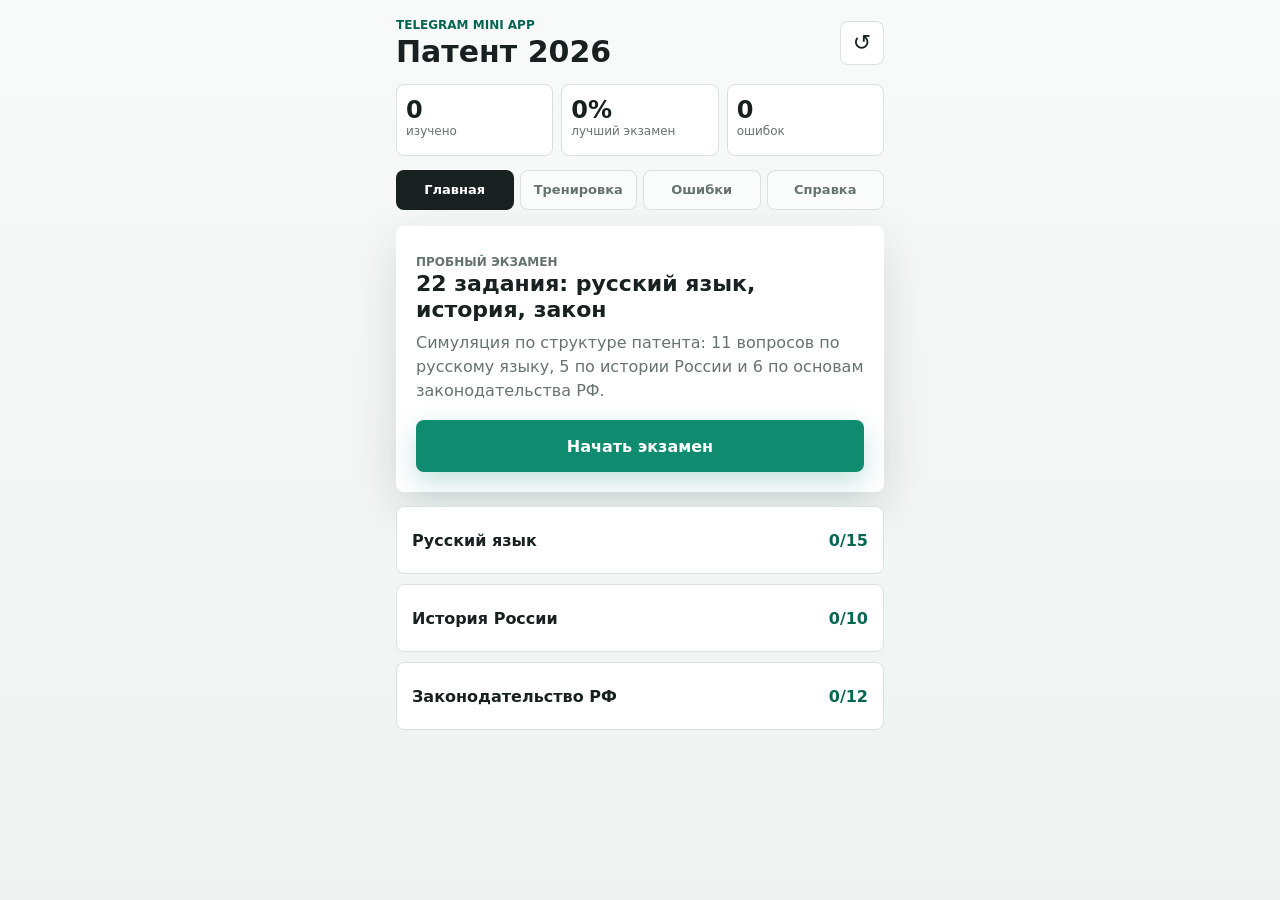
==== index.html @ cc37e1c6 "Add files via upload" ====
<!doctype html>
<html lang="ru">
  <head>
    <meta charset="utf-8">
    <meta name="viewport" content="width=device-width, initial-scale=1, viewport-fit=cover">
    <meta name="theme-color" content="#eef3f1">
    <title>Патент 2026 - тренажер</title>
    <link rel="stylesheet" href="styles.css">
    <script src="https://telegram.org/js/telegram-web-app.js"></script>
  </head>
  <body>
    <main class="app-shell">
      <section class="topbar" aria-label="Главная панель">
        <div>
          <p class="kicker">Telegram Mini App</p>
          <h1>Патент 2026</h1>
        </div>
        <button class="icon-button" id="resetProgress" type="button" aria-label="Сбросить прогресс" title="Сбросить прогресс">↺</button>
      </section>

      <section class="summary-strip" aria-label="Прогресс">
        <div>
          <span id="trainedCount">0</span>
          <small>изучено</small>
        </div>
        <div>
          <span id="bestScore">0%</span>
          <small>лучший экзамен</small>
        </div>
        <div>
          <span id="mistakeCount">0</span>
          <small>ошибок</small>
        </div>
      </section>

      <nav class="tabbar" aria-label="Разделы">
        <button class="tab active" data-view="home" type="button">Главная</button>
        <button class="tab" data-view="train" type="button">Тренировка</button>
        <button class="tab" data-view="mistakes" type="button">Ошибки</button>
        <button class="tab" data-view="guide" type="button">Справка</button>
      </nav>

      <section id="view-home" class="view active">
        <div class="exam-panel">
          <div>
            <p class="panel-label">Пробный экзамен</p>
            <h2>22 задания: русский язык, история, закон</h2>
            <p>Симуляция по структуре патента: 11 вопросов по русскому языку, 5 по истории России и 6 по основам законодательства РФ.</p>
          </div>
          <button class="primary-button" id="startExam" type="button">Начать экзамен</button>
        </div>

        <div class="module-grid" aria-label="Модули">
          <button class="module-card" data-start-module="russian" type="button">
            <span>Русский язык</span>
            <strong id="russianProgress">0/0</strong>
          </button>
          <button class="module-card" data-start-module="history" type="button">
            <span>История России</span>
            <strong id="historyProgress">0/0</strong>
          </button>
          <button class="module-card" data-start-module="law" type="button">
            <span>Законодательство РФ</span>
            <strong id="lawProgress">0/0</strong>
          </button>
        </div>
      </section>

      <section id="view-train" class="view">
        <div class="filter-row" role="group" aria-label="Выбор модуля">
          <button class="chip active" data-module="all" type="button">Все</button>
          <button class="chip" data-module="russian" type="button">Русский</button>
          <button class="chip" data-module="history" type="button">История</button>
          <button class="chip" data-module="law" type="button">Закон</button>
        </div>
        <div id="questionList" class="question-list"></div>
      </section>

      <section id="view-mistakes" class="view">
        <div class="empty-state" id="mistakesEmpty">
          <h2>Ошибок пока нет</h2>
          <p>После тренировки здесь появятся вопросы, которые стоит повторить.</p>
        </div>
        <div id="mistakeList" class="question-list"></div>
      </section>

      <section id="view-guide" class="view">
        <div class="guide-section">
          <h2>Как устроен тренажер</h2>
          <p>Материалы сгруппированы по трем частям комплексного экзамена для оформления патента: русский язык, история России и основы законодательства РФ.</p>
          <p>В режиме экзамена приложение выбирает 22 задания и считает результат по каждому модулю. Для тренировки можно отвечать без таймера и сразу видеть объяснение.</p>
        </div>
        <div class="guide-section">
          <h2>Проходной ориентир</h2>
          <p>В учебном режиме используется ориентир: русский язык не менее 6 из 11, история не менее 2 из 5, законодательство не менее 3 из 6, всего не менее 11 из 22.</p>
        </div>
        <div class="guide-section note">
          <h2>Важно</h2>
          <p>Это авторский учебный тренажер, а не официальный банк заданий. Перед сдачей сверяйте правила, стоимость и список документов в своем экзаменационном центре.</p>
        </div>
      </section>

      <section class="quiz-sheet" id="quizSheet" aria-live="polite" hidden>
        <div class="quiz-header">
          <button class="icon-button" id="closeQuiz" type="button" aria-label="Закрыть тест" title="Закрыть">×</button>
          <div>
            <p id="quizMode">Тренировка</p>
            <h2 id="quizTitle">Вопрос</h2>
          </div>
          <span id="quizCounter">1/1</span>
        </div>
        <div class="progress-track"><span id="quizProgress"></span></div>
        <article class="question-card">
          <p class="module-badge" id="questionModule">Модуль</p>
          <h3 id="questionText">Текст вопроса</h3>
          <div id="answerOptions" class="answer-options"></div>
          <div id="feedback" class="feedback" hidden></div>
        </article>
        <button class="primary-button sticky" id="nextQuestion" type="button" disabled>Далее</button>
      </section>

      <section class="result-sheet" id="resultSheet" hidden>
        <div class="result-card">
          <p class="panel-label">Результат</p>
          <h2 id="resultTitle">Экзамен завершен</h2>
          <div id="resultStats" class="result-stats"></div>
          <button class="primary-button" id="backHome" type="button">На главную</button>
        </div>
      </section>
    </main>
    <script src="app.js"></script>
  </body>
</html>
---- styles.css ----
:root {
  --bg: #eef3f1;
  --surface: #ffffff;
  --surface-2: #f6f8f5;
  --text: #18211f;
  --muted: #66736f;
  --line: #d9e2df;
  --accent: #0f8b6f;
  --accent-dark: #076651;
  --warn: #b54708;
  --danger: #b42318;
  --ok: #047857;
  --shadow: 0 16px 48px rgba(23, 41, 36, 0.14);
  color-scheme: light;
}

* {
  box-sizing: border-box;
}

body {
  margin: 0;
  min-height: 100vh;
  background:
    linear-gradient(180deg, rgba(255, 255, 255, 0.58), rgba(238, 243, 241, 0.9)),
    var(--bg);
  color: var(--text);
  font-family: Inter, system-ui, -apple-system, BlinkMacSystemFont, "Segoe UI", sans-serif;
}

button {
  border: 0;
  font: inherit;
  color: inherit;
  cursor: pointer;
}

.app-shell {
  width: min(100%, 520px);
  min-height: 100vh;
  margin: 0 auto;
  padding: max(18px, env(safe-area-inset-top)) 16px max(24px, env(safe-area-inset-bottom));
}

.topbar {
  display: flex;
  align-items: center;
  justify-content: space-between;
  gap: 14px;
  margin-bottom: 16px;
}

.kicker,
.panel-label,
.quiz-header p,
.module-badge {
  margin: 0 0 4px;
  color: var(--accent-dark);
  font-size: 12px;
  font-weight: 800;
  text-transform: uppercase;
  letter-spacing: 0;
}

h1,
h2,
h3,
p {
  overflow-wrap: anywhere;
}

h1 {
  margin: 0;
  font-size: 30px;
  line-height: 1.05;
}

h2 {
  margin: 0;
  font-size: 22px;
  line-height: 1.18;
}

h3 {
  margin: 0;
  font-size: 20px;
  line-height: 1.32;
}

.icon-button {
  width: 44px;
  height: 44px;
  display: inline-grid;
  place-items: center;
  flex: 0 0 auto;
  border-radius: 8px;
  background: var(--surface);
  box-shadow: inset 0 0 0 1px var(--line);
  font-size: 22px;
}

.summary-strip {
  display: grid;
  grid-template-columns: repeat(3, 1fr);
  gap: 8px;
  margin-bottom: 14px;
}

.summary-strip div {
  min-height: 72px;
  padding: 12px 10px;
  border-radius: 8px;
  background: var(--surface);
  box-shadow: inset 0 0 0 1px var(--line);
}

.summary-strip span {
  display: block;
  font-size: 24px;
  font-weight: 900;
}

.summary-strip small {
  display: block;
  color: var(--muted);
  font-size: 12px;
  line-height: 1.2;
}

.tabbar,
.filter-row {
  display: grid;
  gap: 6px;
  margin: 0 0 16px;
}

.tabbar {
  grid-template-columns: repeat(4, 1fr);
}

.filter-row {
  grid-template-columns: repeat(4, 1fr);
}

.tab,
.chip {
  min-height: 40px;
  padding: 8px 6px;
  border-radius: 8px;
  background: rgba(255, 255, 255, 0.62);
  color: var(--muted);
  box-shadow: inset 0 0 0 1px var(--line);
  font-size: 13px;
  font-weight: 800;
}

.tab.active,
.chip.active {
  background: var(--text);
  color: #ffffff;
  box-shadow: none;
}

.view {
  display: none;
}

.view.active {
  display: block;
}

.exam-panel {
  display: grid;
  gap: 18px;
  padding: 20px;
  margin-bottom: 14px;
  border-radius: 8px;
  background: var(--surface);
  box-shadow: var(--shadow);
}

.exam-panel p,
.guide-section p,
.empty-state p {
  margin: 8px 0 0;
  color: var(--muted);
  line-height: 1.48;
}

.primary-button {
  width: 100%;
  min-height: 52px;
  padding: 14px 18px;
  border-radius: 8px;
  background: var(--accent);
  color: #ffffff;
  font-weight: 900;
  box-shadow: 0 10px 26px rgba(15, 139, 111, 0.24);
}

.primary-button:disabled {
  opacity: 0.48;
  cursor: default;
}

.module-grid {
  display: grid;
  gap: 10px;
}

.module-card {
  display: flex;
  align-items: center;
  justify-content: space-between;
  min-height: 68px;
  padding: 16px;
  border-radius: 8px;
  background: var(--surface);
  box-shadow: inset 0 0 0 1px var(--line);
  text-align: left;
}

.module-card span {
  font-weight: 850;
}

.module-card strong {
  color: var(--accent-dark);
}

.question-list {
  display: grid;
  gap: 10px;
}

.question-row,
.guide-section,
.empty-state {
  padding: 16px;
  border-radius: 8px;
  background: var(--surface);
  box-shadow: inset 0 0 0 1px var(--line);
}

.question-row {
  display: grid;
  gap: 8px;
  text-align: left;
}

.question-row strong {
  font-size: 16px;
  line-height: 1.32;
}

.question-row small {
  color: var(--muted);
  font-weight: 800;
}

.question-row.learned {
  box-shadow: inset 4px 0 0 var(--ok), inset 0 0 0 1px var(--line);
}

.question-row.mistake {
  box-shadow: inset 4px 0 0 var(--danger), inset 0 0 0 1px var(--line);
}

.guide-section {
  margin-bottom: 10px;
}

.guide-section.note {
  background: #fff8ed;
  box-shadow: inset 0 0 0 1px #f3d7b5;
}

.quiz-sheet,
.result-sheet {
  position: fixed;
  inset: 0;
  z-index: 10;
  display: flex;
  flex-direction: column;
  width: min(100%, 520px);
  margin: 0 auto;
  padding: max(16px, env(safe-area-inset-top)) 16px max(20px, env(safe-area-inset-bottom));
  background: var(--bg);
}

.quiz-sheet[hidden],
.result-sheet[hidden] {
  display: none;
}

.quiz-header {
  display: grid;
  grid-template-columns: 44px 1fr auto;
  align-items: center;
  gap: 10px;
  margin-bottom: 12px;
}

.quiz-header h2 {
  font-size: 18px;
}

#quizCounter {
  color: var(--muted);
  font-weight: 900;
}

.progress-track {
  height: 8px;
  overflow: hidden;
  border-radius: 999px;
  background: #dce6e2;
  margin-bottom: 14px;
}

.progress-track span {
  display: block;
  width: 0%;
  height: 100%;
  border-radius: inherit;
  background: var(--accent);
  transition: width 0.2s ease;
}

.question-card {
  display: grid;
  gap: 16px;
  padding: 18px;
  border-radius: 8px;
  background: var(--surface);
  box-shadow: var(--shadow);
}

.answer-options {
  display: grid;
  gap: 10px;
}

.answer-option {
  min-height: 54px;
  padding: 14px;
  border-radius: 8px;
  background: var(--surface-2);
  box-shadow: inset 0 0 0 1px var(--line);
  text-align: left;
  line-height: 1.34;
}

.answer-option.correct {
  background: #e7f7ef;
  box-shadow: inset 0 0 0 2px var(--ok);
}

.answer-option.wrong {
  background: #fff0ed;
  box-shadow: inset 0 0 0 2px var(--danger);
}

.feedback {
  padding: 12px;
  border-radius: 8px;
  background: #f3f6f5;
  color: var(--text);
  line-height: 1.42;
}

.sticky {
  margin-top: auto;
}

.result-sheet {
  justify-content: center;
}

.result-card {
  padding: 22px;
  border-radius: 8px;
  background: var(--surface);
  box-shadow: var(--shadow);
}

.result-stats {
  display: grid;
  gap: 8px;
  margin: 18px 0;
}

.stat-line {
  display: flex;
  align-items: center;
  justify-content: space-between;
  gap: 12px;
  padding: 12px;
  border-radius: 8px;
  background: var(--surface-2);
}

.stat-line strong {
  flex: 0 0 auto;
}

@media (max-width: 390px) {
  .app-shell {
    padding-left: 12px;
    padding-right: 12px;
  }

  h1 {
    font-size: 26px;
  }

  .tab,
  .chip {
    font-size: 12px;
  }

  .summary-strip span {
    font-size: 21px;
  }
}
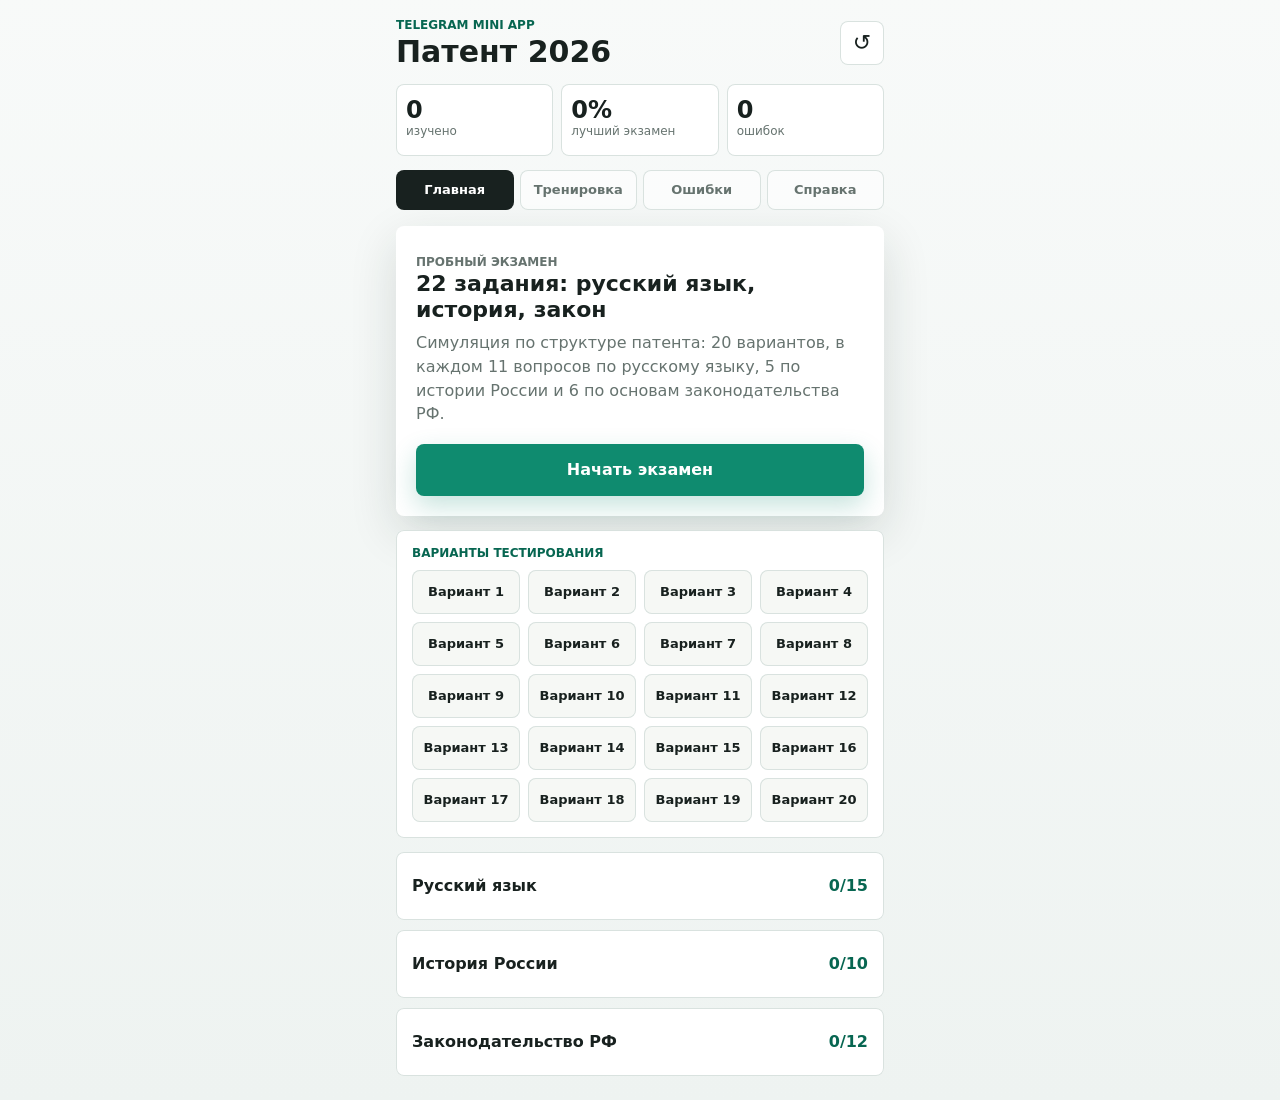
==== commit 679e5a34: "Add files via upload" ====
--- a/index.html
+++ b/index.html
@@ -45,9 +45,14 @@
           <div>
             <p class="panel-label">Пробный экзамен</p>
             <h2>22 задания: русский язык, история, закон</h2>
-            <p>Симуляция по структуре патента: 11 вопросов по русскому языку, 5 по истории России и 6 по основам законодательства РФ.</p>
+            <p>Симуляция по структуре патента: 20 вариантов, в каждом 11 вопросов по русскому языку, 5 по истории России и 6 по основам законодательства РФ.</p>
           </div>
           <button class="primary-button" id="startExam" type="button">Начать экзамен</button>
+        </div>
+
+        <div class="variant-section">
+          <p class="panel-label">Варианты тестирования</p>
+          <div class="variant-grid" id="variantList"></div>
         </div>
 
         <div class="module-grid" aria-label="Модули">
@@ -88,7 +93,7 @@
         <div class="guide-section">
           <h2>Как устроен тренажер</h2>
           <p>Материалы сгруппированы по трем частям комплексного экзамена для оформления патента: русский язык, история России и основы законодательства РФ.</p>
-          <p>В режиме экзамена приложение выбирает 22 задания и считает результат по каждому модулю. Для тренировки можно отвечать без таймера и сразу видеть объяснение.</p>
+          <p>В режиме экзамена доступно 20 вариантов по 22 задания. Приложение считает результат по каждому модулю. Для тренировки можно отвечать без таймера и сразу видеть объяснение.</p>
         </div>
         <div class="guide-section">
           <h2>Проходной ориентир</h2>
--- a/styles.css
+++ b/styles.css
@@ -208,6 +208,32 @@
   gap: 10px;
 }
 
+.variant-section {
+  margin-bottom: 14px;
+  padding: 16px;
+  border-radius: 8px;
+  background: var(--surface);
+  box-shadow: inset 0 0 0 1px var(--line);
+}
+
+.variant-grid {
+  display: grid;
+  grid-template-columns: repeat(4, minmax(0, 1fr));
+  gap: 8px;
+  margin-top: 10px;
+}
+
+.variant-button {
+  min-height: 44px;
+  padding: 10px 6px;
+  border-radius: 8px;
+  background: var(--surface-2);
+  box-shadow: inset 0 0 0 1px var(--line);
+  color: var(--text);
+  font-size: 13px;
+  font-weight: 850;
+}
+
 .module-card {
   display: flex;
   align-items: center;
@@ -280,25 +306,41 @@
   position: fixed;
   inset: 0;
   z-index: 10;
-  display: flex;
-  flex-direction: column;
   width: min(100%, 520px);
   margin: 0 auto;
   padding: max(16px, env(safe-area-inset-top)) 16px max(20px, env(safe-area-inset-bottom));
   background: var(--bg);
 }
 
+.quiz-sheet {
+  display: block;
+  overflow-y: auto;
+  overscroll-behavior: contain;
+  padding-bottom: calc(104px + env(safe-area-inset-bottom));
+}
+
+.result-sheet {
+  display: flex;
+  flex-direction: column;
+}
+
 .quiz-sheet[hidden],
 .result-sheet[hidden] {
   display: none;
 }
 
 .quiz-header {
+  position: sticky;
+  top: 0;
+  z-index: 2;
   display: grid;
   grid-template-columns: 44px 1fr auto;
   align-items: center;
   gap: 10px;
-  margin-bottom: 12px;
+  margin: calc(-1 * max(16px, env(safe-area-inset-top))) -16px 12px;
+  padding: max(16px, env(safe-area-inset-top)) 16px 12px;
+  background: rgba(238, 243, 241, 0.94);
+  backdrop-filter: blur(10px);
 }
 
 .quiz-header h2 {
@@ -311,6 +353,9 @@
 }
 
 .progress-track {
+  position: sticky;
+  top: 74px;
+  z-index: 2;
   height: 8px;
   overflow: hidden;
   border-radius: 999px;
@@ -370,7 +415,13 @@
 }
 
 .sticky {
-  margin-top: auto;
+  position: fixed;
+  left: 50%;
+  bottom: 0;
+  width: min(calc(100% - 32px), 488px);
+  transform: translateX(-50%);
+  margin: 0 0 max(12px, env(safe-area-inset-bottom));
+  z-index: 3;
 }
 
 .result-sheet {
@@ -422,4 +473,8 @@
   .summary-strip span {
     font-size: 21px;
   }
-}
+
+  .variant-grid {
+    grid-template-columns: repeat(2, minmax(0, 1fr));
+  }
+}
